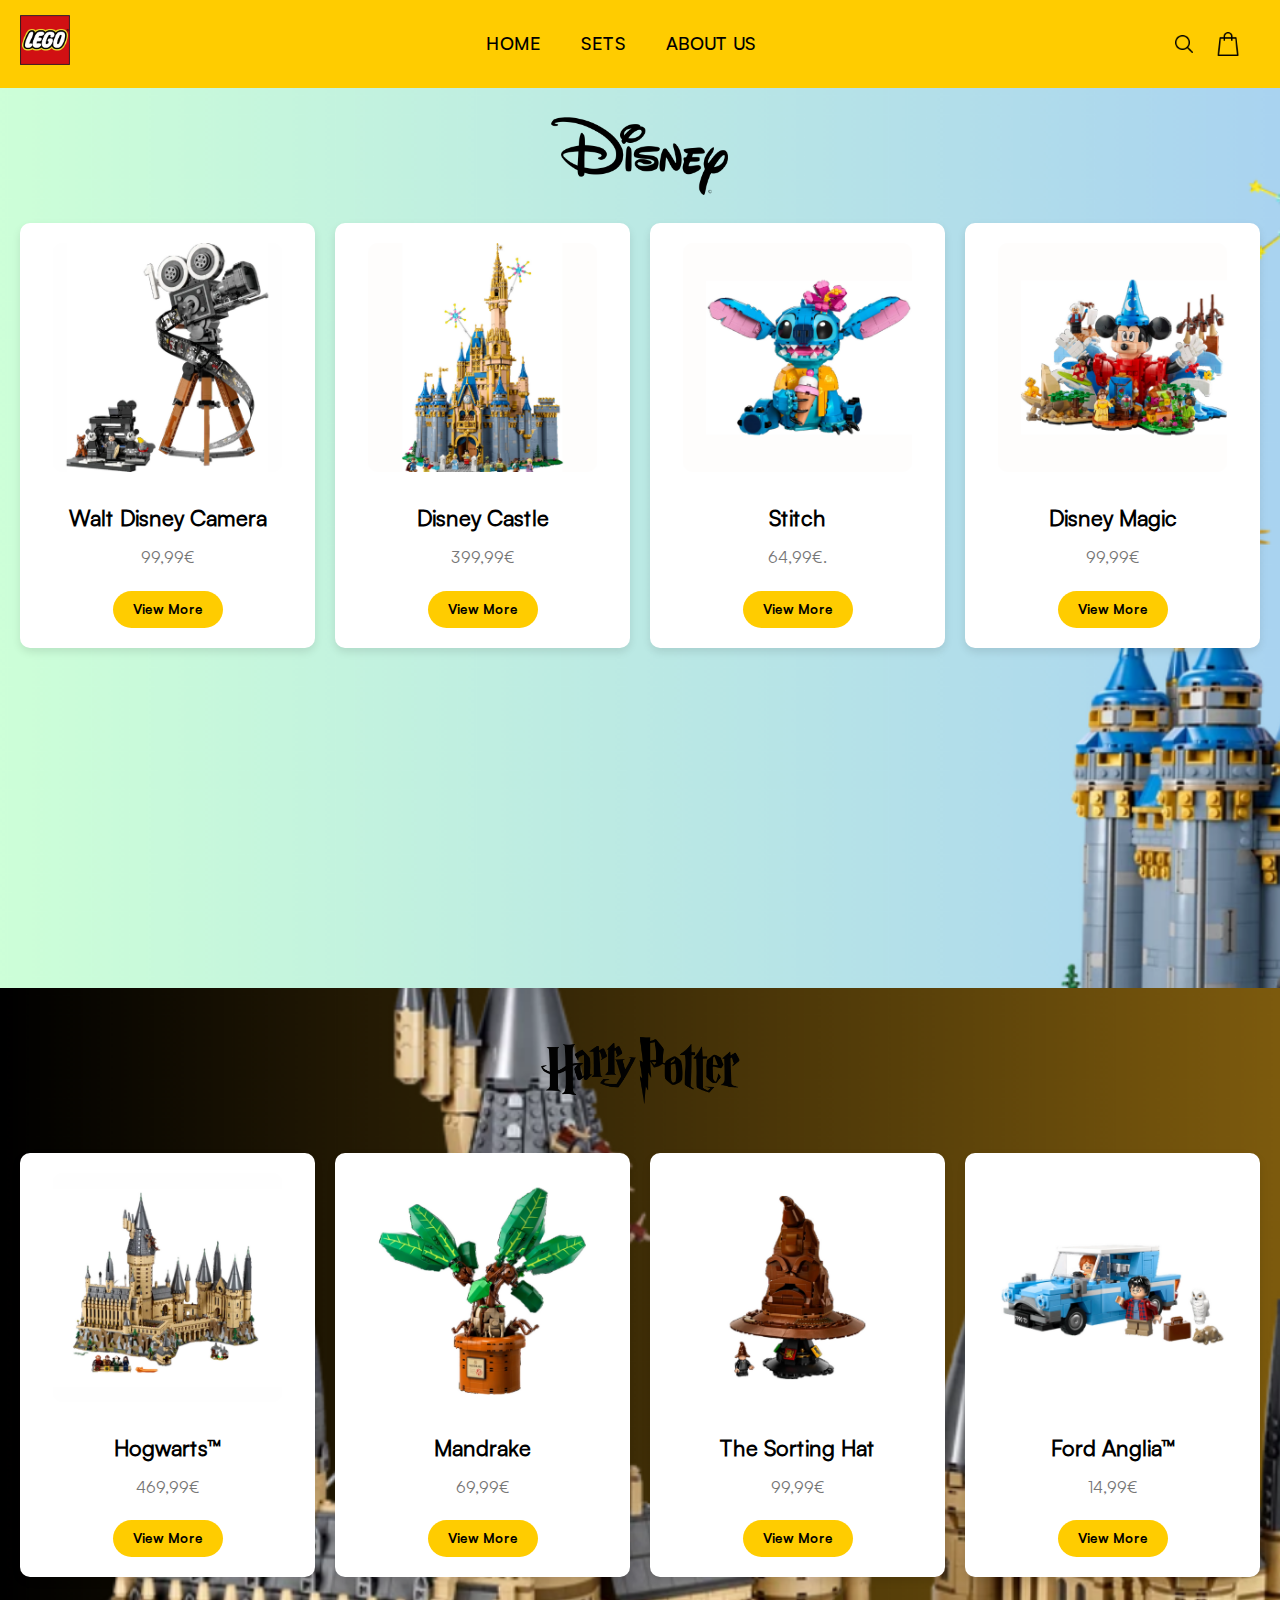
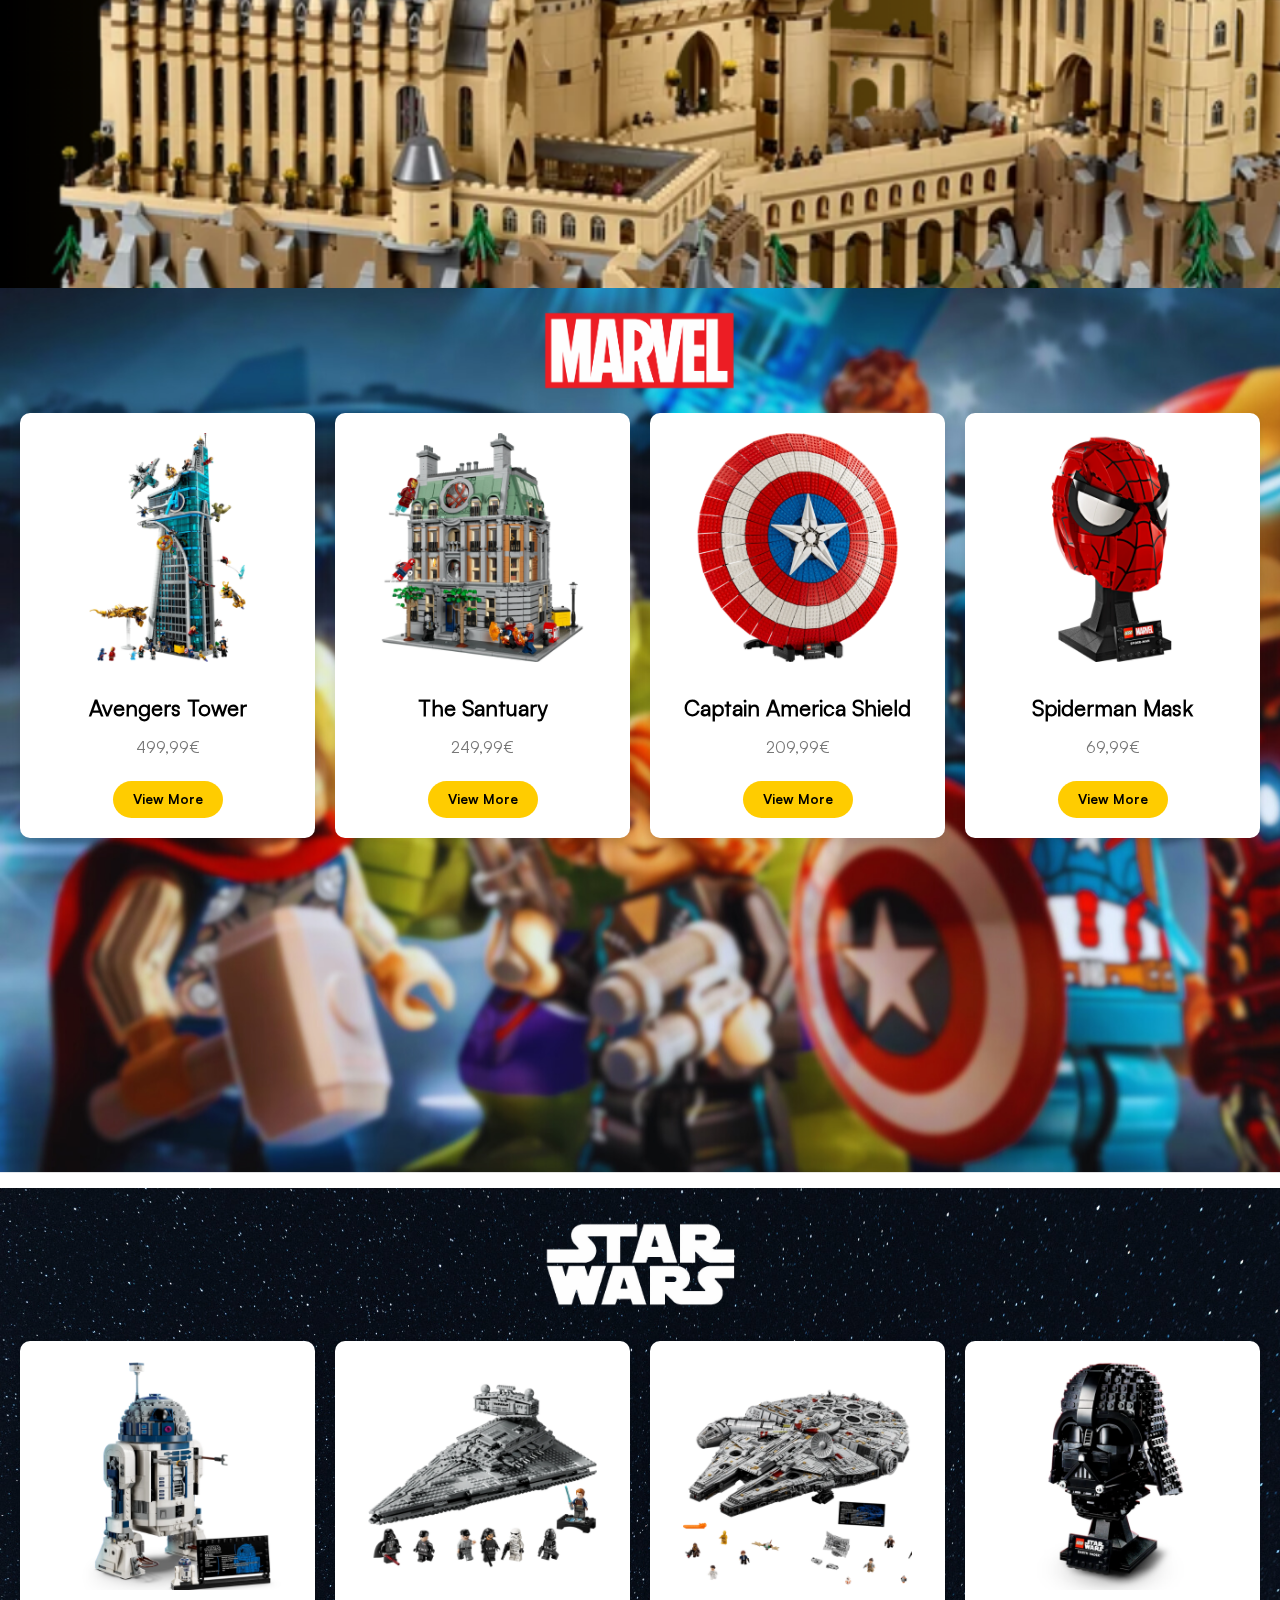
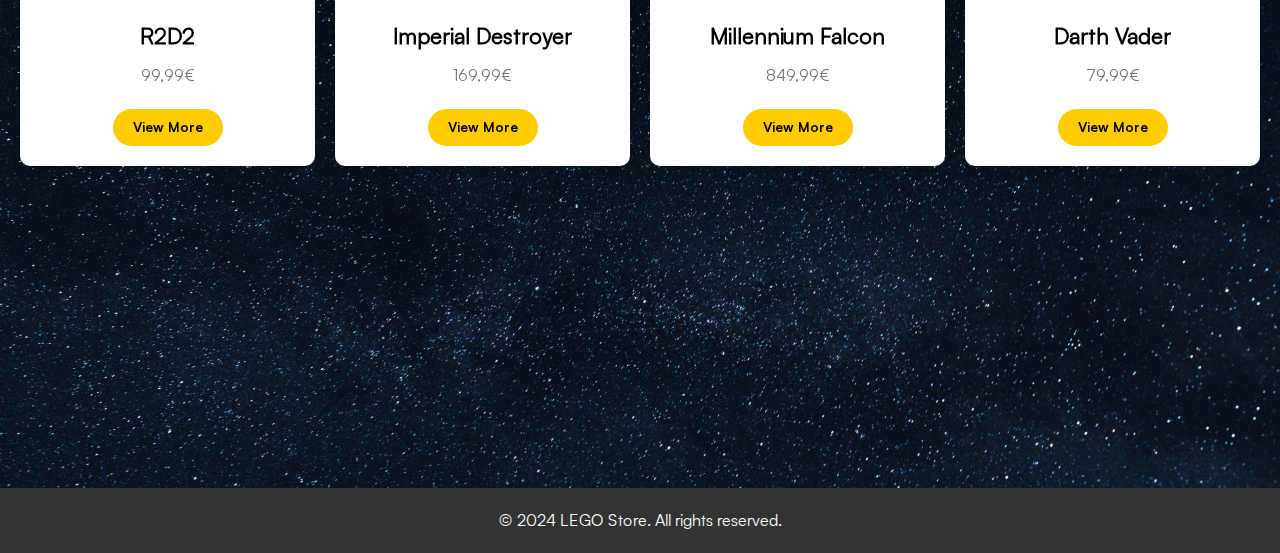
==== html/products.html @ 60f0caca "Tienda Lego (Html/css)" ====
<!DOCTYPE html>
<html>
<head>
    <meta charset='utf-8'>
    <meta http-equiv='X-UA-Compatible' content='IE=edge'>
    <title>LEGO Sets</title>
    <meta name='viewport' content='width=device-width, initial-scale=1'>
    <link rel='stylesheet' href='../css/products.css'>
</head>
<body>
    <!-- Header -->
    <header>
        <div class="container">
            <div class="logo">
                <img src="../images/Lego-Logo.jpg" alt="LEGO Store Logo">
            </div>
            <nav>
                <ul>
                    <li><a href="index.html">Home</a></li>
                    <li><a href="products.html">Sets</a></li>
                    <li><a href="aboutus.html">About Us</a></li>
                </ul>
            </nav>
            <div class="icons">
                <img src="../images/lupa.png" alt="Search" class="icon">
                <img src="../images/bolsa-compra.png" alt="Shopping Bag" class="icon">
            </div>
        </div>
    </header>
    <!-- Main Content -->
    <main>
        <!-- Disney Section -->
        <section class="lego-theme disney">
            <div class="wrapper-img">
                <img src="../images/Disney-Logo.png" alt="Disney Logo" class="logo-theme">
            </div>  
            <div class="grid">
                <div class="product">
                    <img src="../images/Disney-Set1.png" alt="Disney Product 1">
                    <h3>Walt Disney Camera</h3>
                    <p>99,99€</p>
                    <button class="button">View More</button>
                </div>
                <div class="product">
                    <img src="../images/Disney-Set2.png" alt="Disney Product 2">
                    <h3>Disney Castle</h3>
                    <p>399,99€</p>
                    <button class="button">View More</button>
                </div>
                <div class="product">
                    <img src="../images/Disney-Set3.png" alt="Disney Product 3">
                    <h3>Stitch</h3>
                    <p>64,99€.</p>
                    <button class="button">View More</button>
                </div>
                <div class="product">
                    <img src="../images/Disney-Set4.png" alt="Disney Product 4">
                    <h3>Disney Magic</h3>
                    <p>99,99€</p>
                    <button class="button">View More</button>
                </div>
            </div>
        </section>

        <!-- Harry Potter Section -->
        <section class="lego-theme harry-potter">
            <div class="wrapper-img">
               <img src="../images/Logo-Harry-potter.png" alt="Harry Potter Logo" class="logo-theme"> 
            </div>
            <div class="grid">
                <div class="product">
                    <img src="../images/hp-set1.png" alt="Harry Potter Product 1">
                    <h3>Hogwarts™</h3>
                    <p>469,99€</p>
                    <button class="button">View More</button>
                </div>
                <div class="product">
                    <img src="../images/hp-set2.png" alt="Harry Potter Product 2">
                    <h3>Mandrake</h3>
                    <p>69,99€</p>
                    <button class="button">View More</button>
                </div>
                <div class="product">
                    <img src="../images/hp-set3.png" alt="Harry Potter Product 3">
                    <h3>The Sorting Hat</h3>
                    <p>99,99€</p>
                    <button class="button">View More</button>
                </div>
                <div class="product">
                    <img src="../images/hp-set4.png" alt="Harry Potter Product 4">
                    <h3>Ford Anglia™</h3>
                    <p>14,99€</p>
                    <button class="button">View More</button>
                </div>
            </div>
        </section>

        <!-- Marvel Section -->
        <section class="lego-theme marvel">
            <div class="wrapper-img">
                <img src="../images/marvel-logo.png" alt="Marvel Logo" class="logo-theme">
            </div>
            <div class="grid">
                <div class="product">
                    <img src="../images/marvel-set1.png" alt="Marvel Product 1">
                    <h3>Avengers Tower</h3>
                    <p>499,99€</p>
                    <button class="button">View More</button>
                </div>
                <div class="product">
                    <img src="../images/marvel-set2.png" alt="Marvel Product 2">
                    <h3>The Santuary</h3>
                    <p>249,99€</p>
                    <button class="button">View More</button>
                </div>
                <div class="product">
                    <img src="../images/marvel-set3.png" alt="Marvel Product 3">
                    <h3>Captain America Shield</h3>
                    <p>209,99€</p>
                    <button class="button">View More</button>
                </div>
                <div class="product">
                    <img src="../images/marvel-set4.png" alt="Marvel Product 4">
                    <h3>Spiderman Mask</h3>
                    <p>69,99€</p>
                    <button class="button">View More</button>
                </div>
            </div>
        </section>

        <!-- Star Wars Section -->
        <section class="lego-theme star-wars">
            <div class="wrapper-img">
                <img src="../images/starwars-logo.png" alt="Star Wars Logo" class="logo-theme">
            </div> 
            <div class="grid">
                <div class="product">
                    <img src="../images/sw-set1.png" alt="Star Wars Product 1">
                    <h3>R2D2</h3>
                    <p>99,99€</p>
                    <button class="button">View More</button>
                </div>
                <div class="product">
                    <img src="../images/sw-set2.png" alt="Star Wars Product 2">
                    <h3>Imperial Destroyer</h3>
                    <p>169,99€</p>
                    <button class="button">View More</button>
                </div>
                <div class="product">
                    <img src="../images/sw-set3.png" alt="Star Wars Product 3">
                    <h3>Millennium Falcon</h3>
                    <p>849,99€</p>
                    <button class="button">View More</button>
                </div>
                <div class="product">
                    <img src="../images/sw-set4.png" alt="Star Wars Product 4">
                    <h3>Darth Vader</h3>
                    <p>79,99€</p>
                    <button class="button">View More</button>
                </div>
            </div>
        </section>
    </main>

    <!-- Footer -->
    <footer>
        <p>&copy; 2024 LEGO Store. All rights reserved.</p>
    </footer>  
</body>
</html>
---- css/products.css ----
/*Fonts*/
@font-face {
    font-family: "Satoshi-Regular";
    src: url('../fonts/Satoshi-Regular.ttf');
}
@font-face {
    font-family: "Satoshi-Medium";
    src: url('../fonts/Satoshi-Medium.ttf') format('truetype');
}
@font-face {
    font-family: "Satoshi-Bold";
    src: url('../fonts/Satoshi-Bold.ttf') format('truetype');
}
@font-face {
    font-family: "Satoshi-Black";
    src: url('../fonts/Satoshi-Black.ttf') format('truetype');
}

/* Global Styles */
* {
    margin: 0;
    padding: 0;
    box-sizing: border-box;
}

body {
    font-family: "Satoshi-Regular";
    line-height: 1.6;
    background-color: #f4f4f4;
}

/* Header */
header {
    background-color: #ffcc00;
    padding: 15px 0;
}

.container {
    display: flex;
    justify-content: space-between;
    align-items: center;
    margin: 0;
    padding: 0 20px;
}

.logo img {
    height: 50px;
}

nav ul {
    list-style: none;
    display: flex;
}

nav ul li {
    margin: 0 20px;
}

nav ul li a {
    text-decoration: none;
    text-transform: uppercase;
    color: #000000;
    font-family: "Satoshi-Medium";
    font-size: 18px;
}

.icons {
    display: flex;
    gap: 20px;
    margin-right: 20px;
}

.icons .icon {
    width: 24px;
    height: 24px;
    cursor: pointer;
}

/* Main Section */
main{
    position: relative;
    width: 100%;
}

main section{
    position: sticky;
    top: 0;
    height: 100vh;
}

.lego-theme {
    justify-content: center;
}

.logo-theme{
    width: 200px;
    margin: 20px;
}

.logo-theme img{
    padding-left: 50%;
}

.grid {
    padding-bottom: 80px;
    margin-left: 20px;
    margin-right: 20px;
    display: grid;
    grid-template-columns: repeat(auto-fit, minmax(200px, 1fr));
    gap: 20px;
}

.product {
    background-color: #fff;
    align-items: center;
    padding: 20px;
    border-radius: 10px;
    box-shadow: 0 4px 8px rgba(0, 0, 0, 0.1);
    text-align: center;
}

.product img {
    width: 90%;
    height: auto;
    border-radius: 10px;
}

.product h3 {
    margin: 20px 0 10px;
    font-size: 22px;
}

.product p {
    color: #777;
    margin-bottom: 20px;
}

.button {
    background-color: #ffcc00;
    color: #000000;
    font-family: "Satoshi-Bold";
    padding: 10px 20px;
    text-decoration: none;
    border: none;
    border-radius: 20px;
    font-weight: bold;
    transition: background-color 0.3s ease;
}

.button:hover {
    background-color: #ff9900;
}

.wrapper-img{
    display: flex;
    justify-content: center;
    align-items: center;
}
.disney{
    background-image: url(../images/disney-bg.png);
    background-size: cover; 
}

.harry-potter{
    background-image: url(../images/HP-BG.png);
    background-size: cover;
}

.marvel{
    background-image: url(../images/fondo-marvel.png);
    background-size: cover;
}

.star-wars{
   background-image: url(../images/fondo-starwars.jpg);
   background-size: cover;
}

/* Footer */
footer {
    background-color: #333;
    color: #fff;
    text-align: center;
    padding: 20px 0;
}
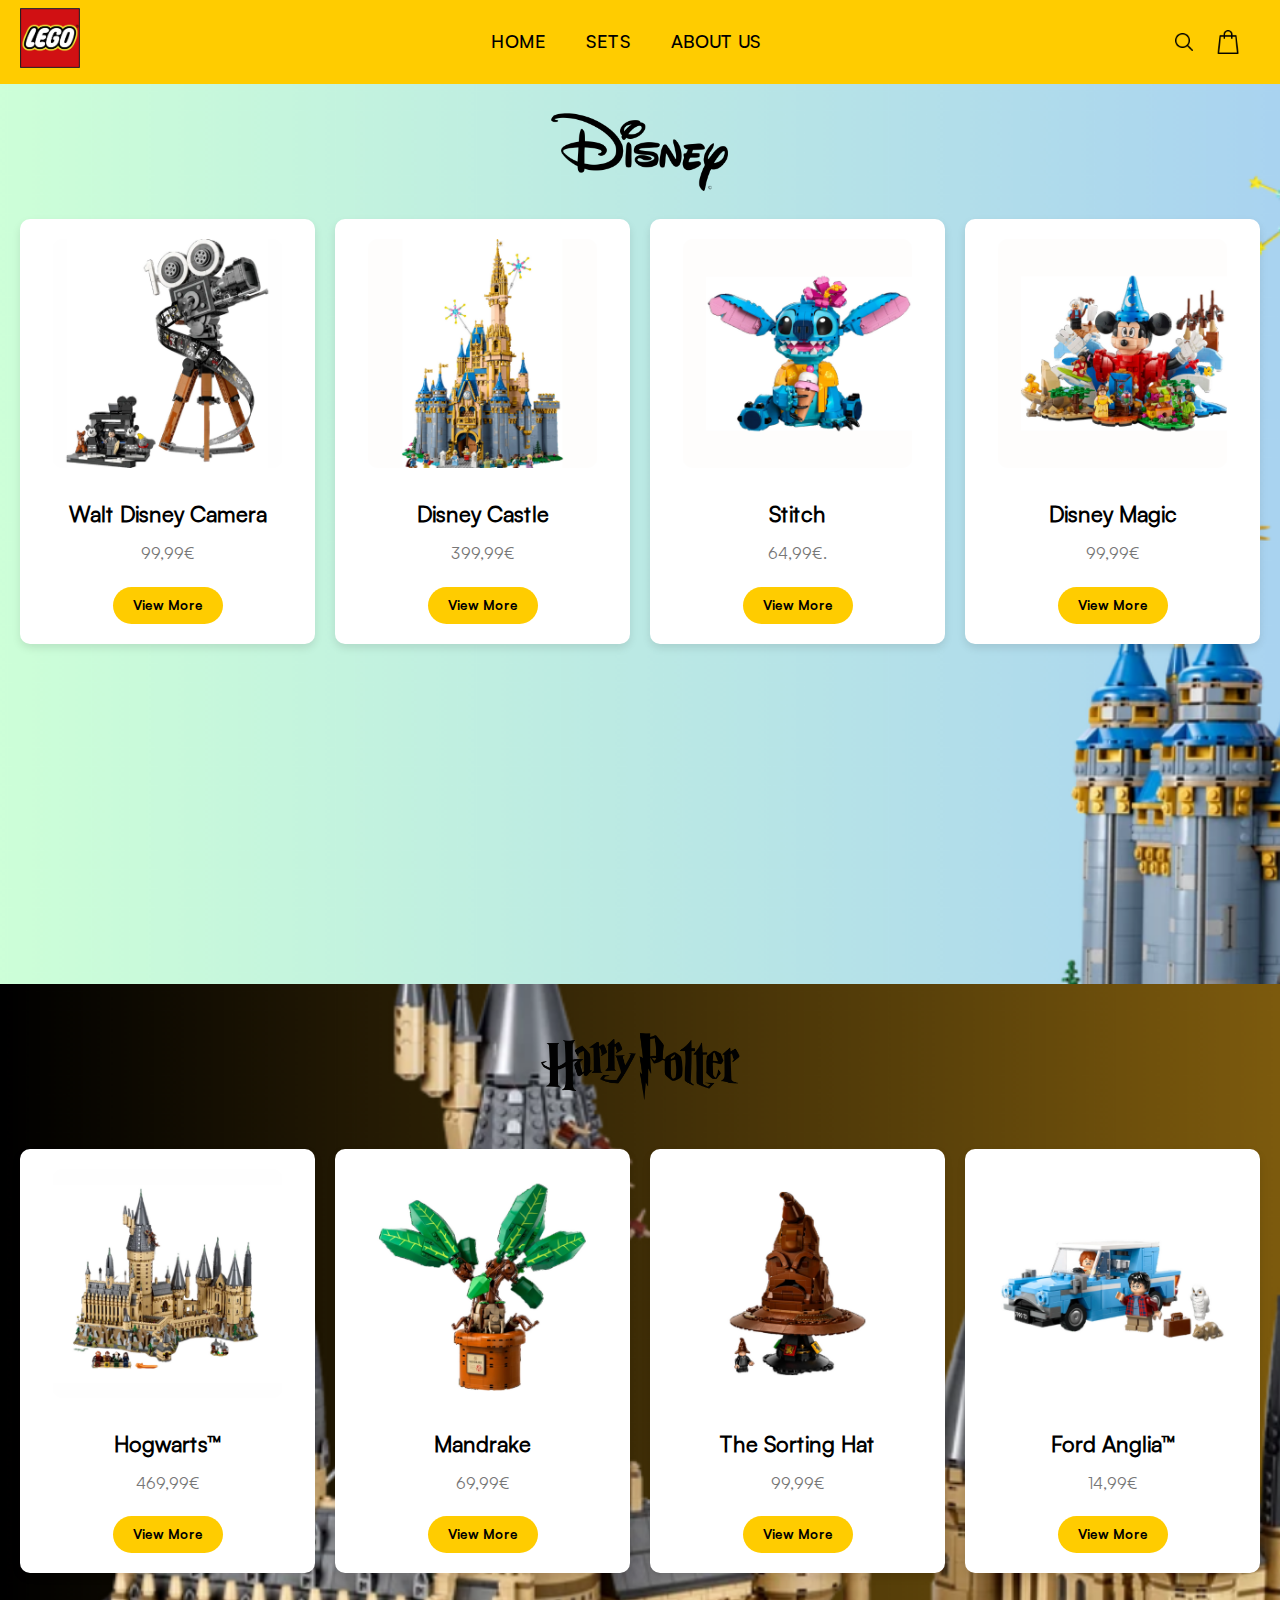
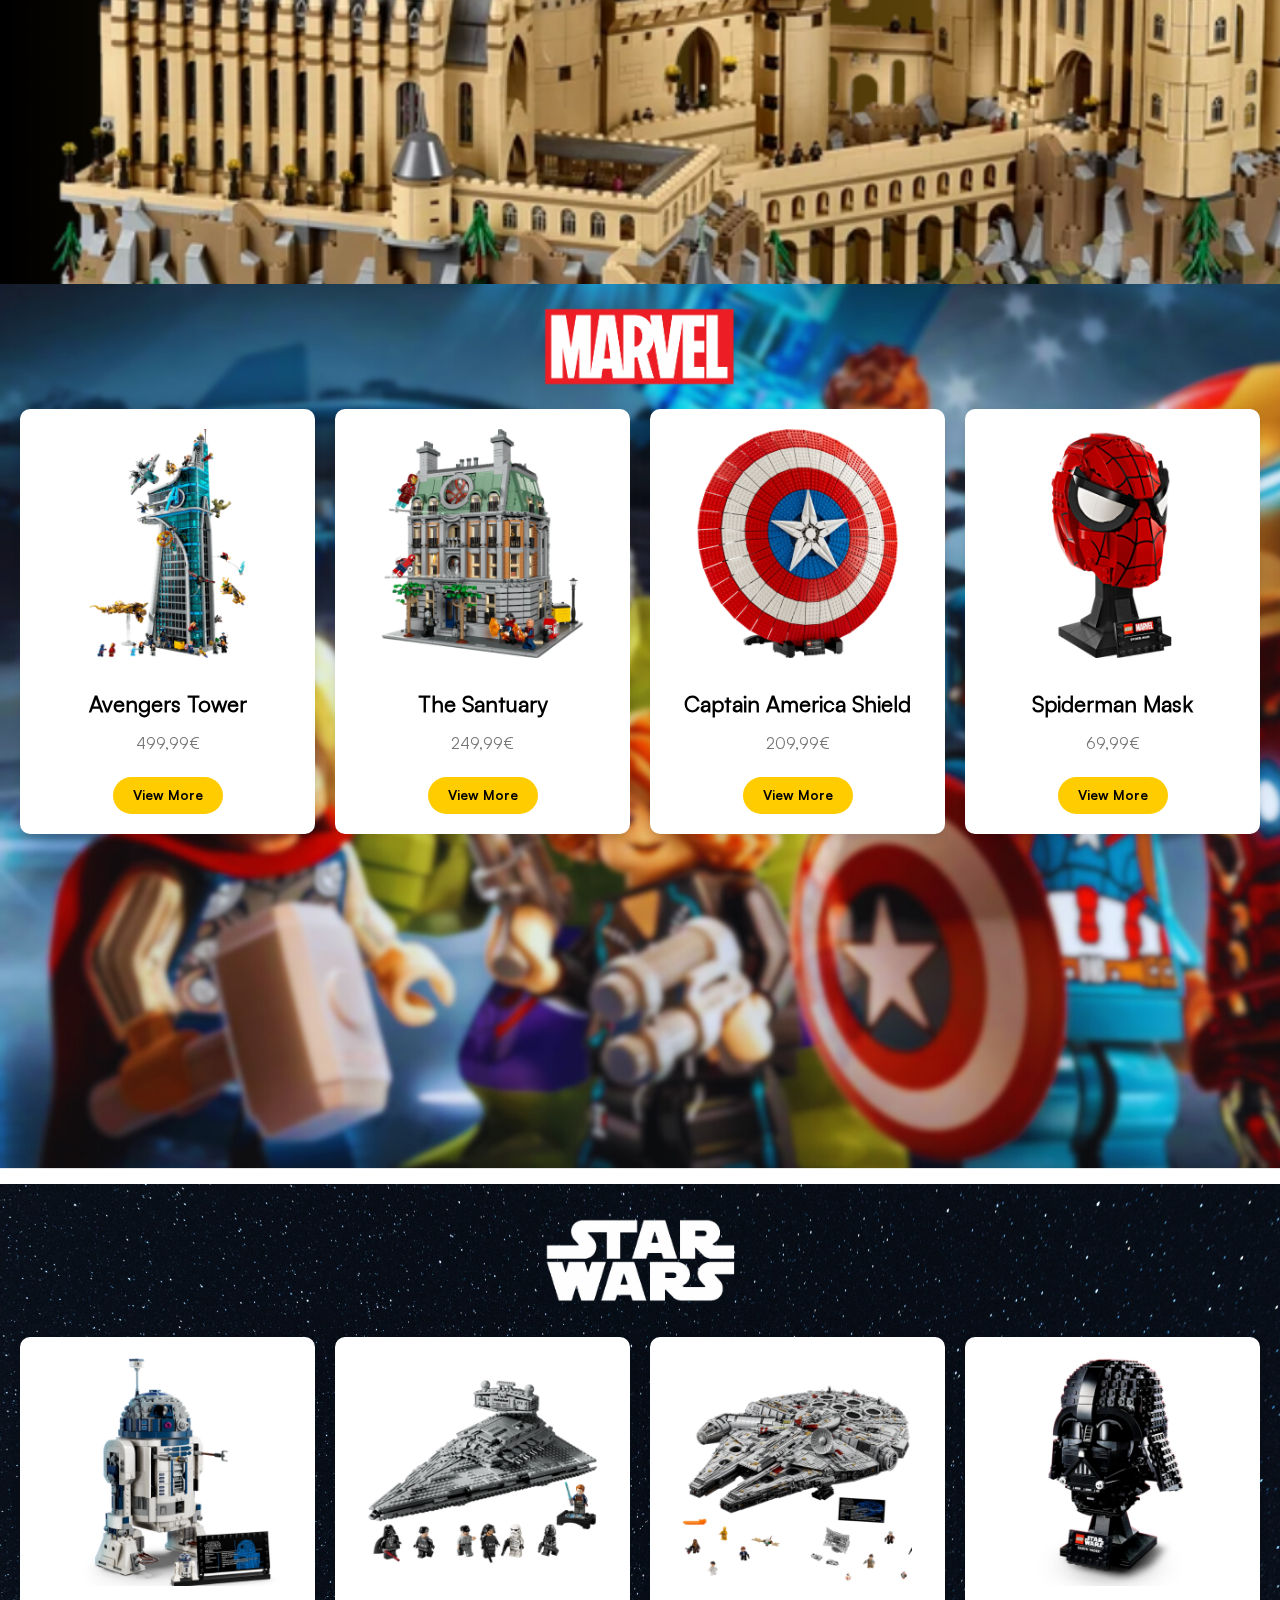
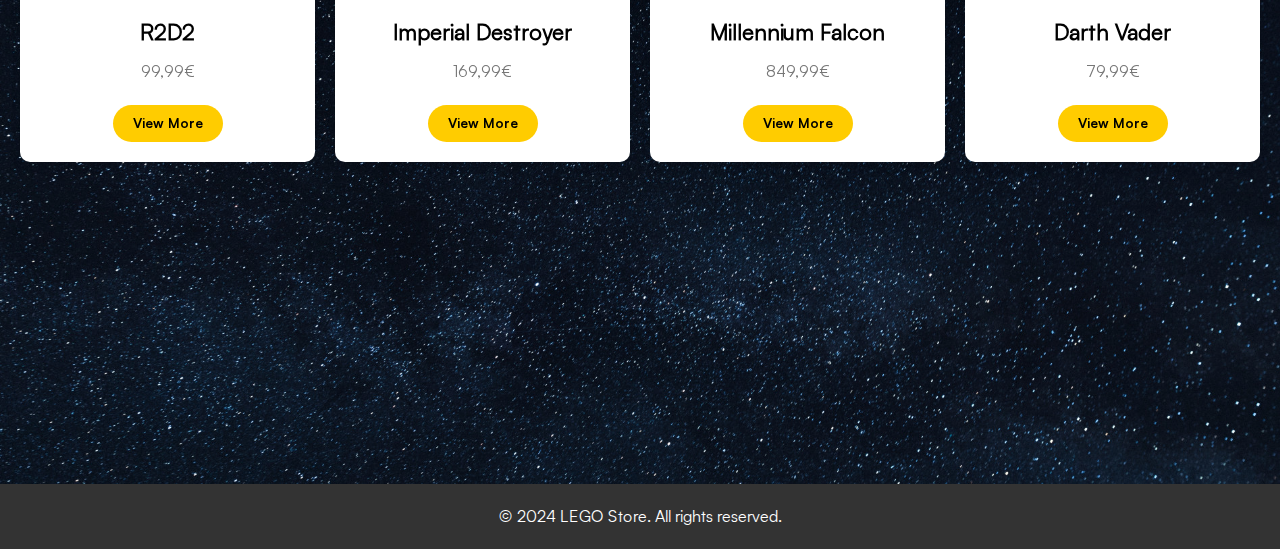
==== commit 8f0fae38: "objetos3D" ====
--- a/html/products.html
+++ b/html/products.html
@@ -16,7 +16,7 @@
             </div>
             <nav>
                 <ul>
-                    <li><a href="index.html">Home</a></li>
+                    <li><a href="../index.html">Home</a></li>
                     <li><a href="products.html">Sets</a></li>
                     <li><a href="aboutus.html">About Us</a></li>
                 </ul>
--- a/css/products.css
+++ b/css/products.css
@@ -32,7 +32,7 @@
 /* Header */
 header {
     background-color: #ffcc00;
-    padding: 15px 0;
+    padding: 8px 0;
 }
 
 .container {
@@ -44,7 +44,7 @@
 }
 
 .logo img {
-    height: 50px;
+    height: 60px;
 }
 
 nav ul {
